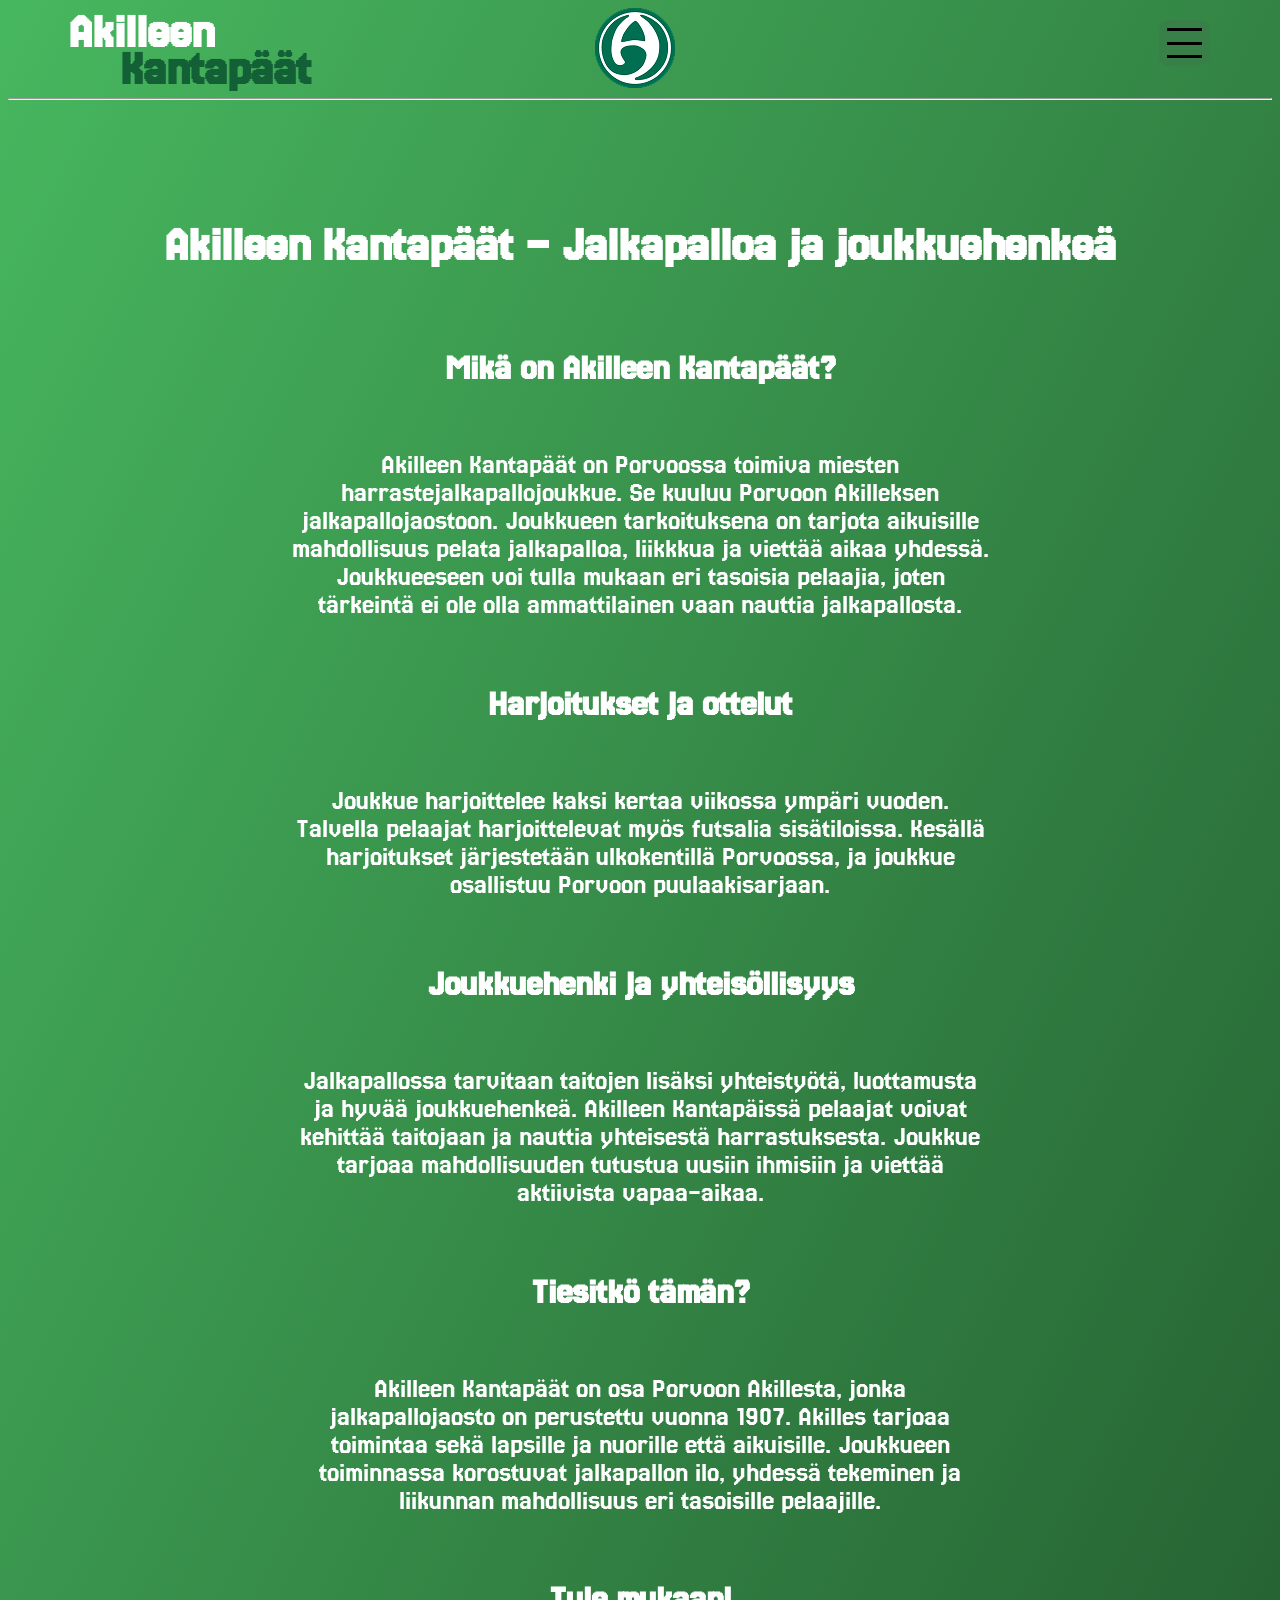
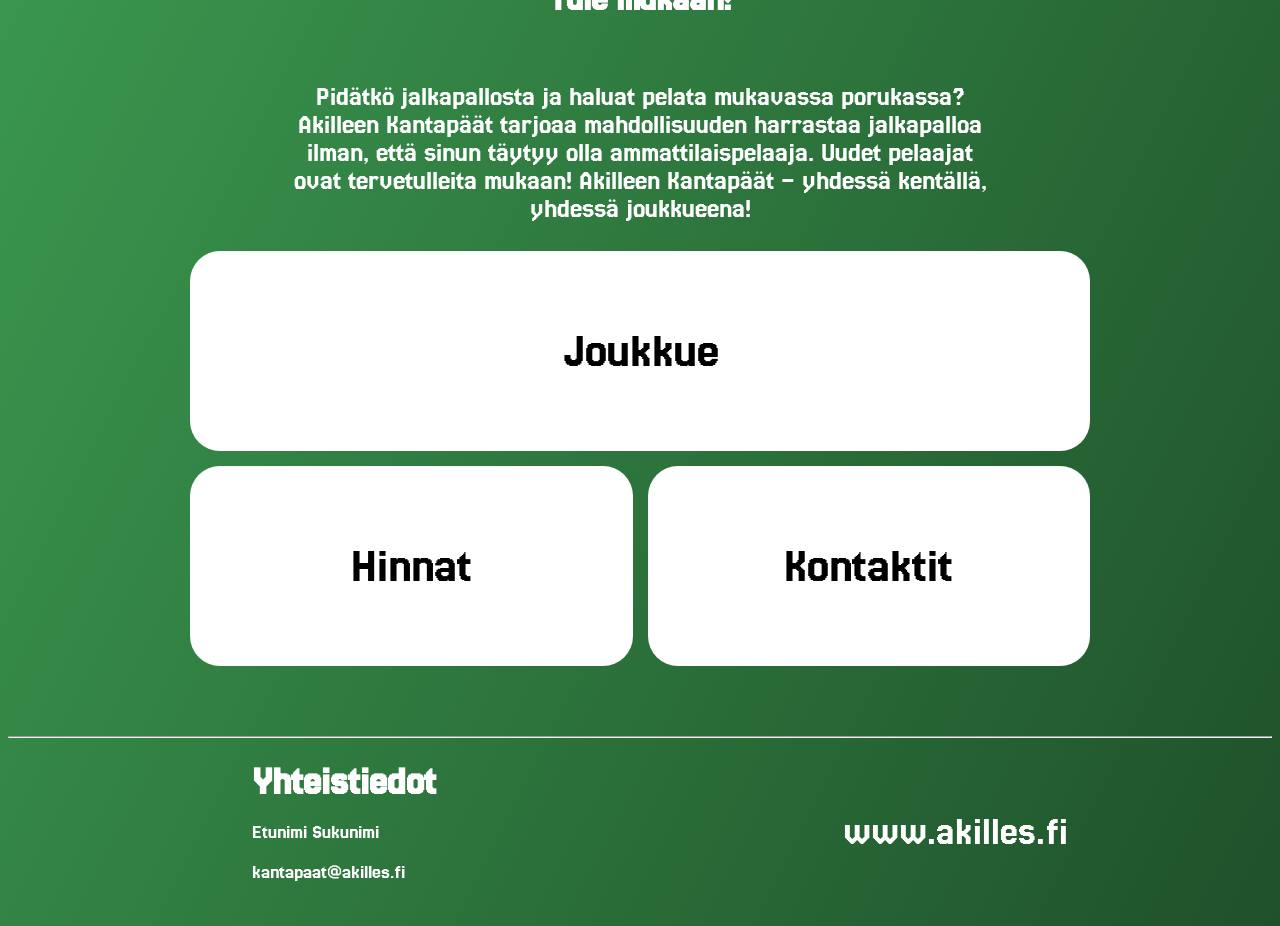
==== index.html @ 1d36ed95 "index1" ====
<!DOCTYPE html>
<html lang="en">
<head>
    <meta charset="UTF-8">
    <meta name="viewport" content="width=device-width, initial-scale=1.0">
    <title>Document</title>
    <link rel="stylesheet" href="/css/style.css">
    <link rel="stylesheet" href="/css/media.css">
    <link rel="preconnect" href="https://fonts.googleapis.com">
    <link rel="preconnect" href="https://fonts.gstatic.com" crossorigin>
    <link href="https://fonts.googleapis.com/css2?family=Fruktur:ital@0;1&family=Jersey+15&family=Jersey+25&display=swap" rel="stylesheet">
</head>
<body>
    <header>
        <div class="logo">
            <img src="/images/image 1.png" alt="Akilles Logo" class="logo_img">
        </div>
        <div class="text">
            <h1 class="header__text1">Akilleen</h1>
            <h1 class="header__text2">Kantapäät</h1>
        </div>
        <div class="burger">
            <span></span>
            <span></span>
            <span></span>
        </div>
        
    </header>
    <hr class="hr hr_header">
    <main>
        <h2>Akilleen Kantapäät – Jalkapalloa ja joukkuehenkeä</h1>
        <section class="info">
            <h3>Mikä on Akilleen Kantapäät?</h3>
            <p>Akilleen Kantapäät on Porvoossa toimiva miesten harrastejalkapallojoukkue. Se kuuluu Porvoon Akilleksen jalkapallojaostoon. Joukkueen tarkoituksena on tarjota aikuisille mahdollisuus pelata jalkapalloa, liikkkua ja viettää aikaa yhdessä. Joukkueeseen voi tulla mukaan eri tasoisia pelaajia, joten tärkeintä ei ole olla ammattilainen vaan nauttia jalkapallosta.</p>

            <h3>Harjoitukset ja ottelut</h3>
            <p>Joukkue harjoittelee kaksi kertaa viikossa ympäri vuoden. Talvella pelaajat harjoittelevat myös futsalia sisätiloissa. Kesällä harjoitukset järjestetään ulkokentillä Porvoossa, ja joukkue osallistuu Porvoon puulaakisarjaan.</p>

            <h3>Joukkuehenki ja yhteisöllisyys</h3>
            <p>Jalkapallossa tarvitaan taitojen lisäksi yhteistyötä, luottamusta ja hyvää joukkuehenkeä. Akilleen Kantapäissä pelaajat voivat kehittää taitojaan ja nauttia yhteisestä harrastuksesta. Joukkue tarjoaa mahdollisuuden tutustua uusiin ihmisiin ja viettää aktiivista vapaa-aikaa.</p>

            <h3>Tiesitkö tämän?</h3>
            <p>Akilleen Kantapäät on osa Porvoon Akillesta, jonka jalkapallojaosto on perustettu vuonna 1907. Akilles tarjoaa toimintaa sekä lapsille ja nuorille että aikuisille. Joukkueen toiminnassa korostuvat jalkapallon ilo, yhdessä tekeminen ja liikunnan mahdollisuus eri tasoisille pelaajille.</p>
            
            <h3>Tule mukaan!</h3>
            <p>Pidätkö jalkapallosta ja haluat pelata mukavassa porukassa? Akilleen Kantapäät tarjoaa mahdollisuuden harrastaa jalkapalloa ilman, että sinun täytyy olla ammattilaispelaaja. Uudet pelaajat ovat tervetulleita mukaan!
            Akilleen Kantapäät – yhdessä kentällä, yhdessä joukkueena!</p>
        </section>
        <section class="grid">
            <div class="card card-1">
                <a href="joukkue.html">Joukkue</a>
            </div>
            <div class="card card-2">
                <a href="hinnasto.html">Hinnat</a>
            </div>
            <div class="card card-3">
                <a href="kontakti.html">Kontaktit</a>
            </div>
        </section>
    </main>
    <hr class="hr hr_footer">
    <footer>
        <ul>
            <h4>Yhteistiedot</h2>
            <li>
                Etunimi Sukunimi
            </li>
            <li>
                kantapaat@akilles.fi
            </li>
        </ul>
        <a href="#">www.akilles.fi</a>
    </footer>

    <script>
        var burger = document.querySelector('.burger');

        burger.addEventListener('click', () => {
            burger.classList.toggle('active');
        })
    </script>
</body>
</html>
---- css/style.css ----
* {
    box-sizing: border-box;
}

body {
    background: linear-gradient(to bottom right, #47B75F, #1F512A );
    font-family: "Jersey 25", system-ui;
}


.jersey-25-regular {
  font-family: "Jersey 25", sans-serif;
  font-weight: 200;
  font-style: normal;
}


.hr {
    max-width: 1400px;
}

header {
    max-height: 160px;
    display: flex;
    justify-content: flex-start;
    margin-bottom: -20px;
}

.logo {
    margin-left: 45px;
    position: absolute;
    left: 43%;
}


.text {
    margin-left: 60px;
    margin-top: -15px;
}

.header__text1 {
    color: white;
    position: relative;
    top: -20px;
}

.header__text2 {
    color: #136036;
    position: absolute;
    top: 10px;
    left: 120px;
}

.burger {
    background-color: #388048;
    width: 35px;
    height: 30px;
    display: flex;
    flex-direction: column;
    justify-content: space-between;
    cursor: pointer;
    padding: 8px;
    box-sizing: content-box;
    border-radius: 10px;
    position: absolute;
    right: 70px;
    top: 20px;
    transition: all 0.3s ease;
}

.burger:hover {
    background-color: #2e6e3c;
    box-shadow: 1px 1px 10px black ;
}

.burger span {
    display: block;
    background-color: black;
    width: 100%;
    height: 3px;
    transition: all 0.3s ease-in-out;
}

.burger.active span:nth-child(1) {
    transform: translateY(13.5px) rotate(45deg);
}

.burger.active span:nth-child(2) {
    opacity: 0;
}

.burger.active span:nth-child(3) {
    transform: translateY(-13.5px) rotate(-45deg);
}



h1, h2 {
    
    display: flex;
    justify-content: center;
    align-items: center;
    color: #fff;
    font-size: 50px;
}

h2 {
    margin-top: 120px;
}

.info {
    display: flex;
    flex-direction: column;
    justify-content: center;
    align-items: center;
    color: #fff;
    font-size: 32px;
}

.info p {
    text-align: center;
    max-width: 700px;
    font-size: 28px;
}



/* GRIDS */

.grid {
    display: grid;
    grid-template-columns: repeat(2, 1fr);
    gap: 15px;
    width: 100%;
    max-width: 900px;
    margin: 0 auto;
}

.grid > div {
    position: relative;
    height: 200px;
    border-radius: 30px;
    overflow: hidden;

    background-size: cover;
    background-position: center;
    background-repeat: no-repeat;

    display: flex;
    justify-content: center;
    align-items: center;
}

.grid > div:first-child {
    grid-column: 1 / -1;
    height: 200px;
}

.card {
    background-color: white;
}

.card a {
    font-size: 50px;
    text-decoration: none;
    color: black;
}






footer {
    display: flex;
    justify-content: space-around;
    align-items: center;
    color: white;
}

footer ul {
    list-style: none;
}

footer ul h2 {
    font-size: 32px;
    margin-bottom: 40px;
}

footer ul li {
    font-size: 20px;
    margin: 20px 0 20px 0
}

footer a {
    text-decoration: none;
    color: white;
    font-size: 40px;
}

.hr_footer {
    margin-top: 70px;
    max-width: 1800px;
}

footer h4 {
    font-size: 40px;
    margin: 0;
}
---- css/media.css ----
/* Общие адаптированные стили для экранов шириной до 768px */
@media (max-width: 768px) {
    /* --- Шапка (Header) --- */
    header {
        position: relative;
        flex-direction: column;
        align-items: flex-start;
        max-height: none;
        padding: 15px;
    }

    .logo {
        position: static;
        margin-left: 45%;
        margin-bottom: 10px;
    }

    .text {
        margin-left: -30px;
        margin-top: -120px;
    }

    .header__text1 {
        position: static;
    }

    .header__text2 {
        position: static;
        margin-top: -20px;
        margin-left: 50px;
    }

    .burger {
        right: 20px;
        top: 15px;
    }

    /* --- Заголовки и общие блоки --- */
    h1, h2 {
        font-size: 32px;
        padding: 0 10px;
        text-align: center;
    }

    h2 {
        margin-top: 60px;
    }

    main, .main {
        width: 100%;
        max-width: 500px;
        display: flex;
        flex-direction: column;
        margin: 0 auto;
        padding: 0 15px;
    }

    .container {
        width: 100%;
        max-width: 100%;
    }

    .info {
        font-size: 24px;
        padding: 0 15px;
    }

    .info p {
        font-size: 20px;
        max-width: 100%;
    }

    /* --- Сетка (Grid) --- */
    .grid {
        grid-template-columns: 1fr;
        padding: 0 15px;
    }

    .grid > div, 
    .grid > div:first-child {
        height: 130px;
    }

    /* --- Страница Цен (hinnasto.css) и Контактов (kontakti.css) --- */
    .card {
        width: 100%;
        max-width: 100%;
        box-sizing: border-box;
    }

    /* Контакты (kontakti.css) */
    .card {
        flex-direction: column;
        max-height: none;
        padding: 20px;
        align-items: center;
        text-align: center;
    }

    .card__h1 {
        margin-left: 0;
    }

    .card__p {
        margin-left: 0;
        padding-bottom: 15px;
    }

    .card .card__foto img {
        max-width: 140px;
    }

    .card a {
        font-size: 32px;
    }

    /* --- Страница Команды (joukkue.css) --- */
    .squad {
        width: 100%;
        padding: 20px;
        align-items: center;
        border-radius: 25px;
    }

    .player {
        width: 100%;
        justify-content: center;
        gap: 10px;
    }

    .Player-info {
        width: 100%;
        max-width: 260px;
    }

    /* --- Подвал (Footer) --- */
    footer {
        flex-direction: column;
        text-align: center;
        gap: 30px;
        padding: 20px 10px;
    }

    footer ul {
        padding: 0;
    }

    footer ul h2 {
        font-size: 26px;
        margin-bottom: 20px;
    }

    footer ul li {
        font-size: 18px;
        margin: 10px 0;
    }

    footer a, 
    footer h4 {
        font-size: 28px;
    }
}

/* Мобильные устройства (до 480px) */
@media (max-width: 480px) {
    h1, h2 {
        font-size: 26px;
    }

    .text {
        margin-top: -90px;
    }

    .logo img {
        width: 60px;
        margin-top: -10px;
    }

    .grid > div, 
    .grid > div:first-child {
        height: 100px;
    }

    .card a {
        font-size: 24px;
    }

    .squad {
        padding: 15px 10px;
    }

    .Player-info {
        max-width: 220px;
    }

    .Player-info span {
        font-size: 20px;
    }
}
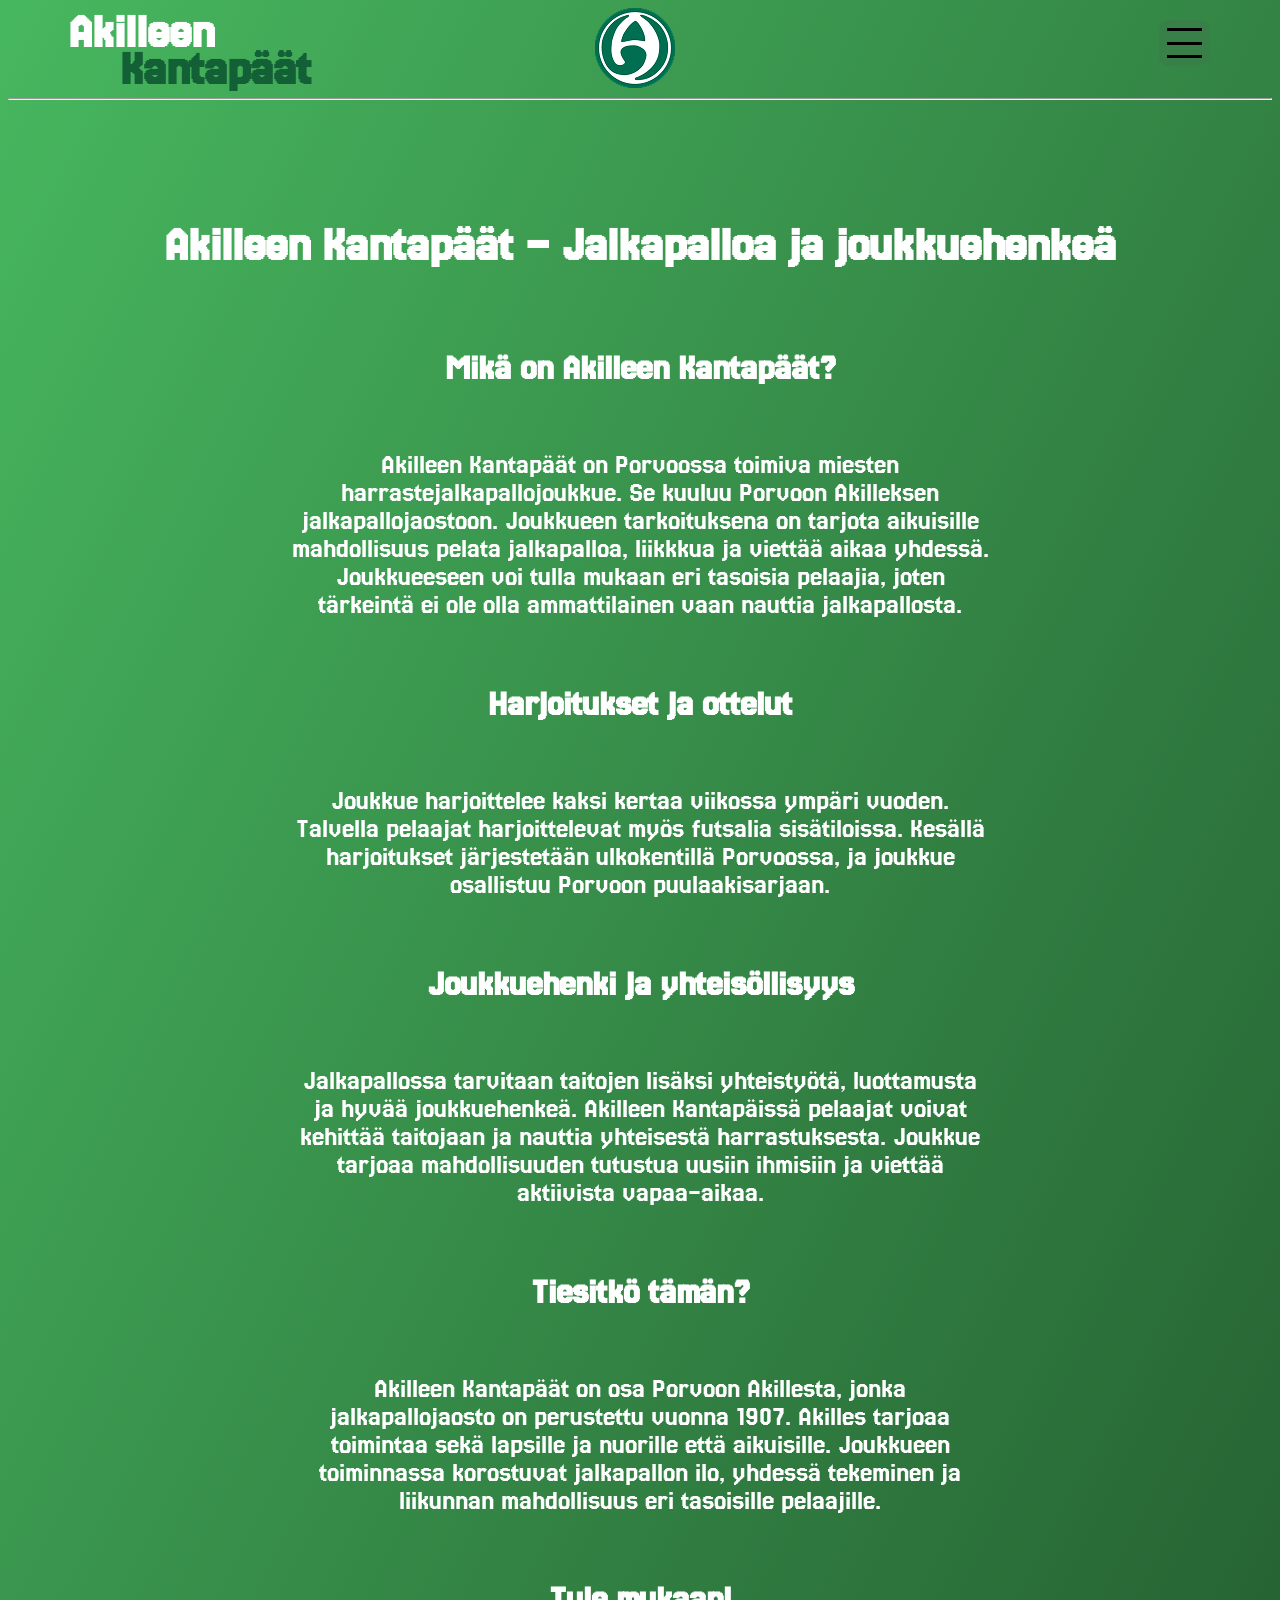
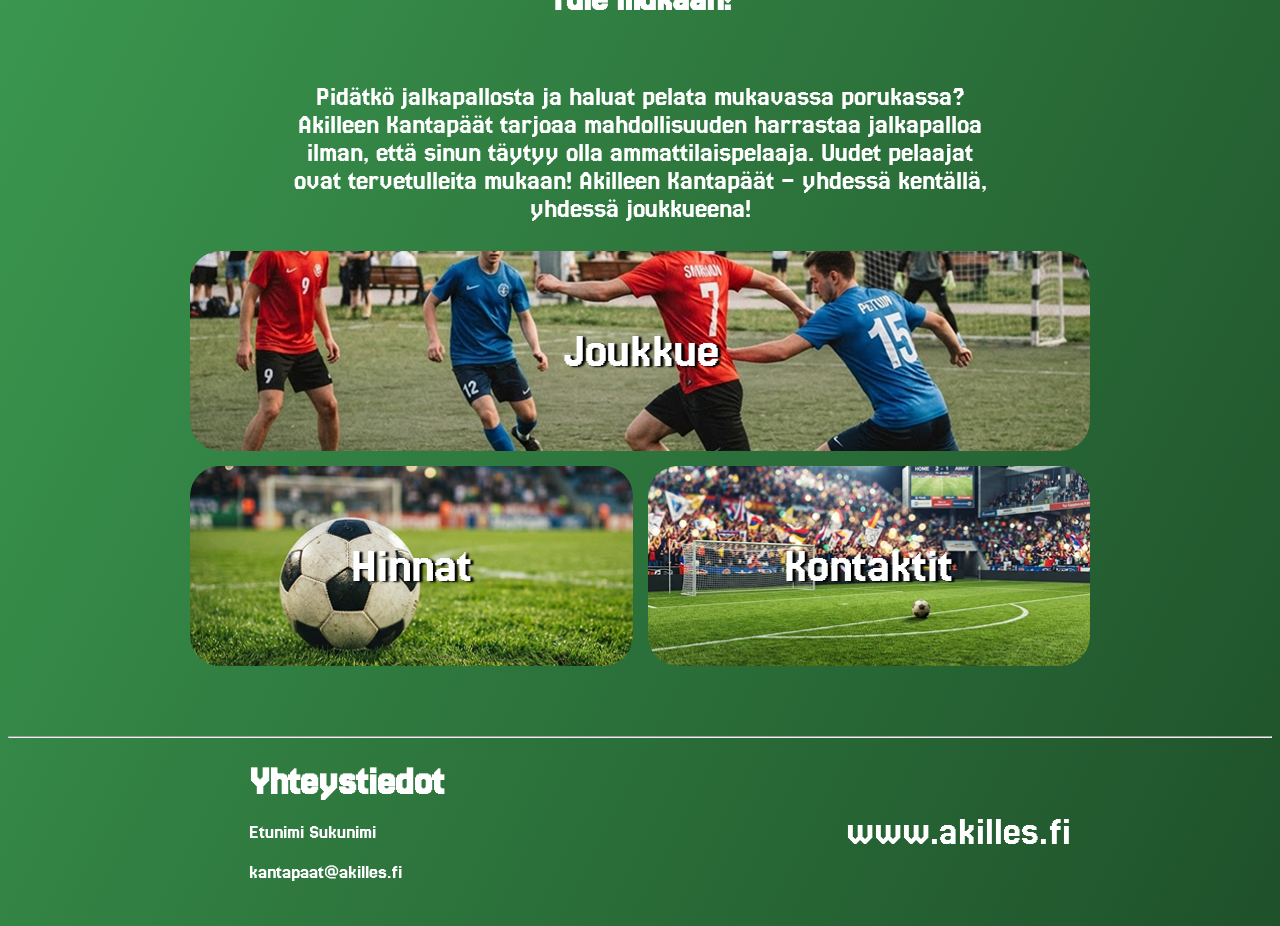
==== commit 503978bc: "new design" ====
--- a/index.html
+++ b/index.html
@@ -1,11 +1,11 @@
 <!DOCTYPE html>
-<html lang="en">
+<html lang="fi">
 <head>
     <meta charset="UTF-8">
     <meta name="viewport" content="width=device-width, initial-scale=1.0">
-    <title>Document</title>
-    <link rel="stylesheet" href="/css/style.css">
-    <link rel="stylesheet" href="/css/media.css">
+    <title>Akilleen Kantapäät</title>
+    <link rel="stylesheet" href="css/style.css">
+    <link rel="stylesheet" href="css/media.css">
     <link rel="preconnect" href="https://fonts.googleapis.com">
     <link rel="preconnect" href="https://fonts.gstatic.com" crossorigin>
     <link href="https://fonts.googleapis.com/css2?family=Fruktur:ital@0;1&family=Jersey+15&family=Jersey+25&display=swap" rel="stylesheet">
@@ -13,7 +13,7 @@
 <body>
     <header>
         <div class="logo">
-            <img src="/images/image 1.png" alt="Akilles Logo" class="logo_img">
+            <img src="images/image 1.png" alt="Akilles Logo" class="logo_img">
         </div>
         <div class="text">
             <h1 class="header__text1">Akilleen</h1>
@@ -28,7 +28,7 @@
     </header>
     <hr class="hr hr_header">
     <main>
-        <h2>Akilleen Kantapäät – Jalkapalloa ja joukkuehenkeä</h1>
+        <h2>Akilleen Kantapäät – Jalkapalloa ja joukkuehenkeä</h2>
         <section class="info">
             <h3>Mikä on Akilleen Kantapäät?</h3>
             <p>Akilleen Kantapäät on Porvoossa toimiva miesten harrastejalkapallojoukkue. Se kuuluu Porvoon Akilleksen jalkapallojaostoon. Joukkueen tarkoituksena on tarjota aikuisille mahdollisuus pelata jalkapalloa, liikkkua ja viettää aikaa yhdessä. Joukkueeseen voi tulla mukaan eri tasoisia pelaajia, joten tärkeintä ei ole olla ammattilainen vaan nauttia jalkapallosta.</p>
@@ -61,7 +61,7 @@
     <hr class="hr hr_footer">
     <footer>
         <ul>
-            <h4>Yhteistiedot</h2>
+            <h4>Yhteystiedot</h4>
             <li>
                 Etunimi Sukunimi
             </li>
--- a/css/style.css
+++ b/css/style.css
@@ -160,10 +160,23 @@
     background-color: white;
 }
 
+.card-1 {
+    background: url(/Rectangle\ 5.png);
+}
+
+.card-2 {
+    background: url(/Rectangle\ 6.png);
+}
+
+.card-3 {
+    background: url(/Rectangle\ 7.png);
+}
+
 .card a {
     font-size: 50px;
     text-decoration: none;
-    color: black;
+    color: white;
+    text-shadow: 3px 1px 2px black;
 }
 
 
